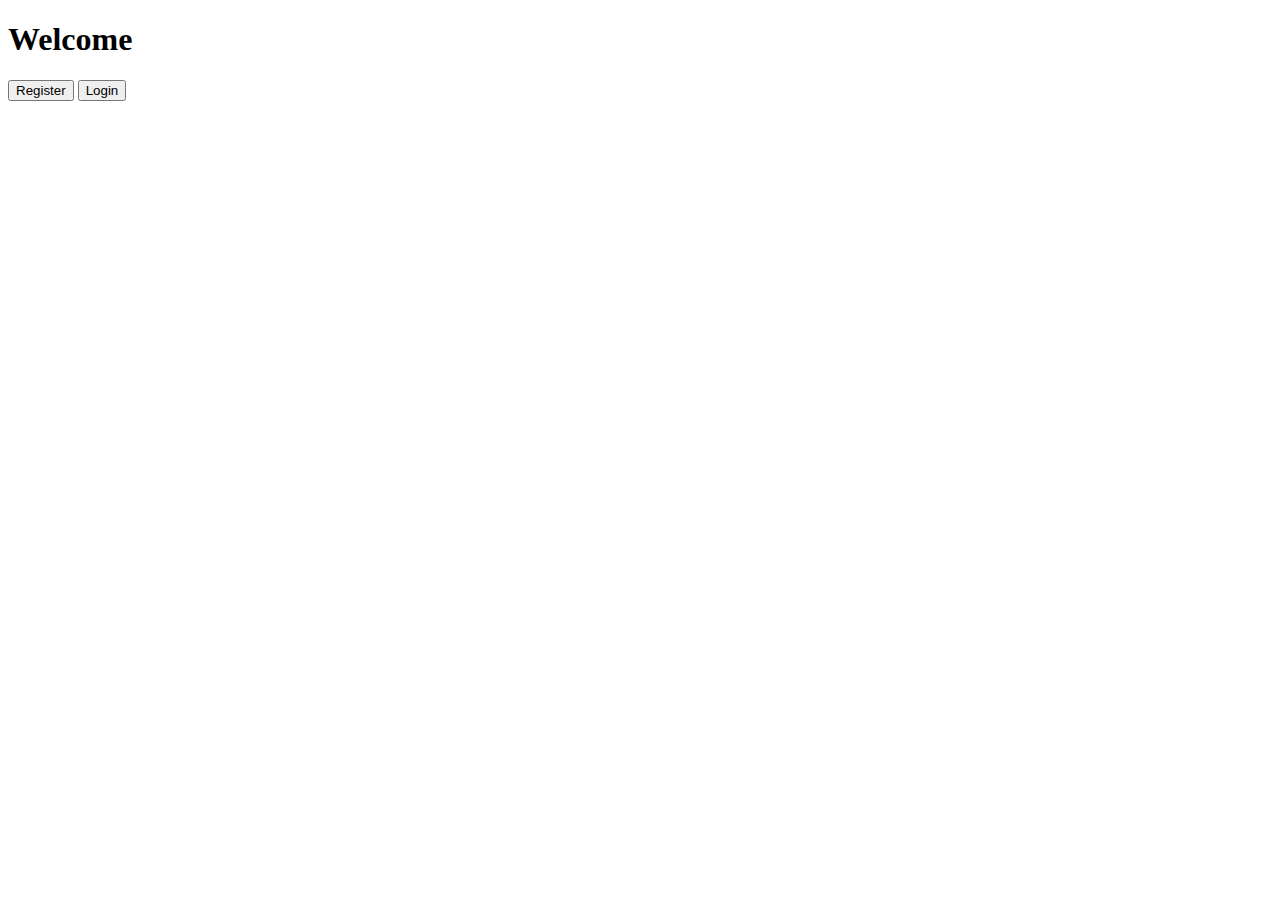
==== index.html @ 2bfec58e "index" ====
<!DOCTYPE html>
<html>
    <head>
        <meta charset="utf-8">
        
        <title>Home Page</title>

        <link rel="stylesheet" href="../Styles/main.css">
        <link rel="stylesheet" href="Styles/homePage.css" />

        <script src="Script/homePage.js" ></script>
    </head>
    <body>
        <h1>Welcome</h1>
        <section>
            <input type="button" value="Register" class="button" id="registerButton" />
            <input type="button" value="Login" class="button" id="loginButton" />
        </section>
    </body>
</html>
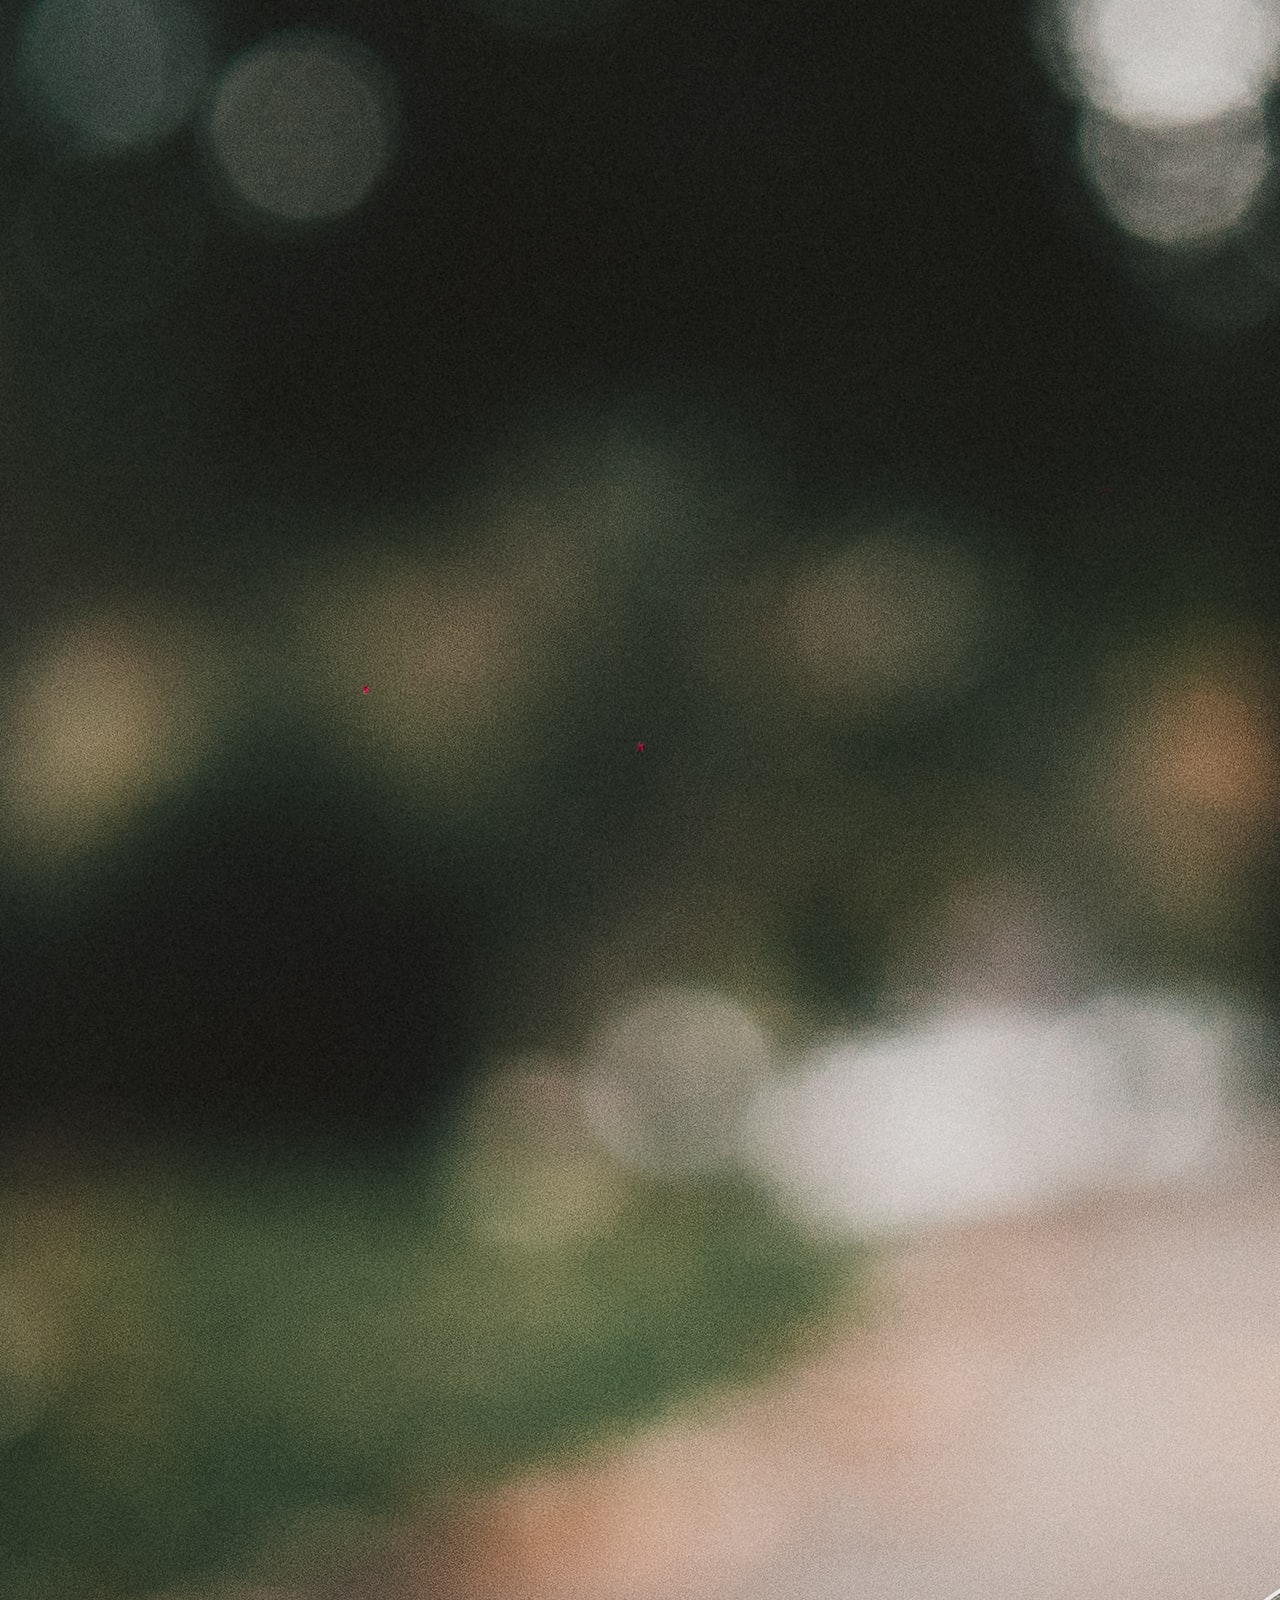
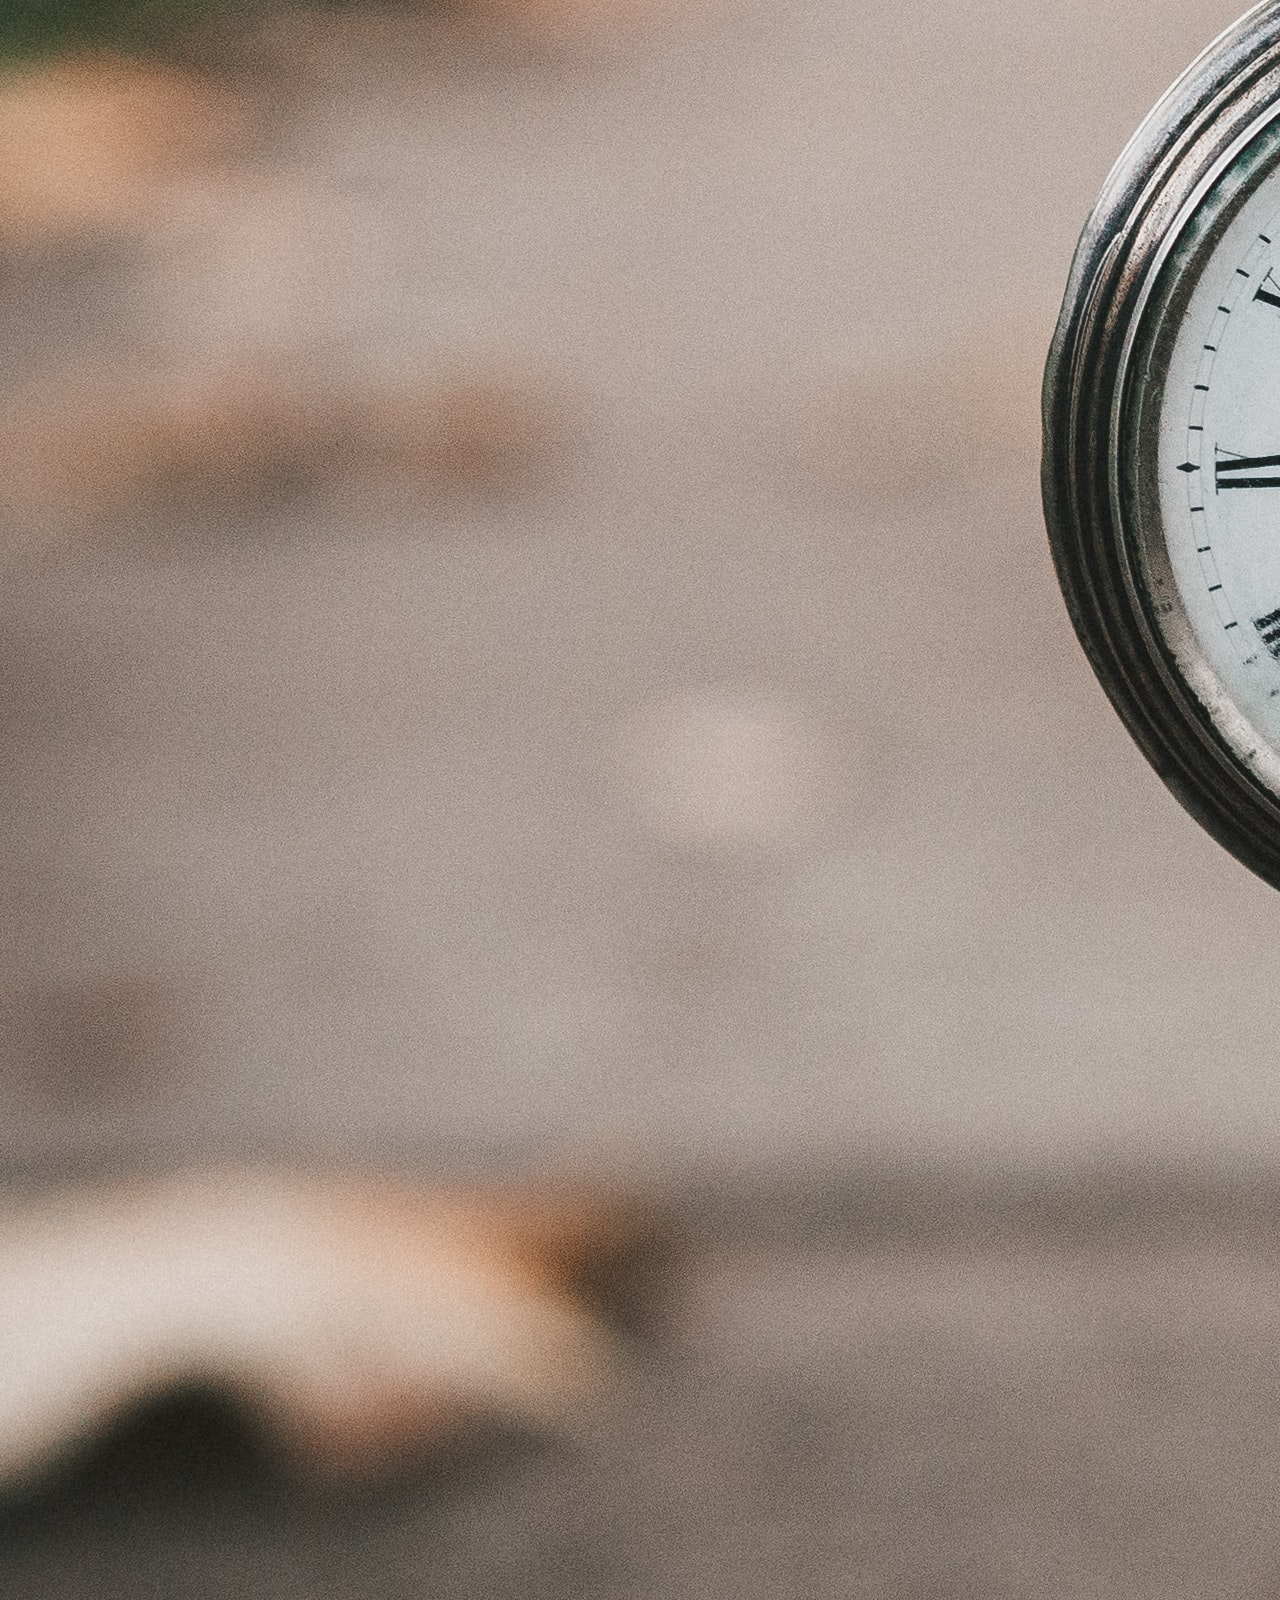
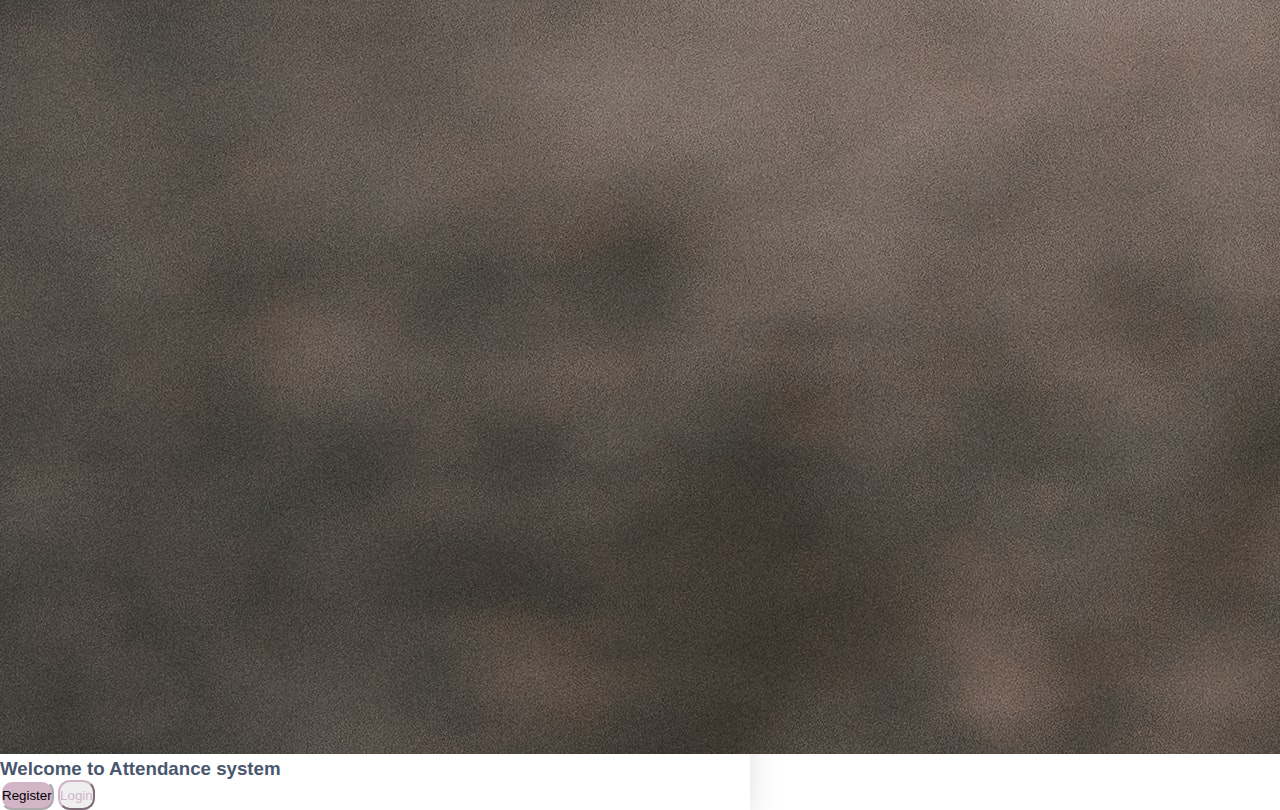
==== commit 07ff36f6: "homePage" ====
--- a/index.html
+++ b/index.html
@@ -2,8 +2,13 @@
 <html>
     <head>
         <meta charset="utf-8">
+        <meta name="viewport" content="width=device-width, initial-scale=1">
         
         <title>Home Page</title>
+
+        <link href="https://cdn.jsdelivr.net/npm/bootstrap@5.0.2/dist/css/bootstrap.min.css" rel="stylesheet" integrity="sha384-EVSTQN3/azprG1Anm3QDgpJLIm9Nao0Yz1ztcQTwFspd3yD65VohhpuuCOmLASjC" crossorigin="anonymous">
+        
+        <link rel="stylesheet" href="bootstrap.css">
 
         <link rel="stylesheet" href="../Styles/main.css">
         <link rel="stylesheet" href="Styles/homePage.css" />
@@ -11,10 +16,48 @@
         <script src="Script/homePage.js" ></script>
     </head>
     <body>
-        <h1>Welcome</h1>
-        <section>
-            <input type="button" value="Register" class="button" id="registerButton" />
-            <input type="button" value="Login" class="button" id="loginButton" />
-        </section>
+
+        <div class="row h-100 w-100 justify-content-center align-items-center g-0">
+          <div class="card mb-3" style="max-width: 750px;">
+            <div class="row g-0">
+              <div class="col-md-4 img">
+                <img src="Images/homePage.jpg" class="img-fluid rounded-start" alt="home page">
+              </div>
+              <div class="col-md-8">
+                <div class="card-body h-100 pt-5">
+                  <h3 class="card-title text-center h-25">Welcome to Attendance system</h3>
+                  <p class="h-75 row flex-md-column align-items-center justify-content-evenly w-100 m-auto">
+                    <input type="button" value="Register" class="btn btn-dark col-6 fs-5 fw-bold" id="registerButton" />
+                    <input type="button" value="Login" class="btn btn-outline-dark col-6 fs-5 fw-bold" id="loginButton" />
+                  </p>
+                </div>
+              </div>
+            </div>
+          </div>
+        </div>
+
+        <script src="https://cdn.jsdelivr.net/npm/bootstrap@5.1.3/dist/js/bootstrap.bundle.min.js" integrity="sha384-ka7Sk0Gln4gmtz2MlQnikT1wXgYsOg+OMhuP+IlRH9sENBO0LRn5q+8nbTov4+1p" crossorigin="anonymous"></script>
+
     </body>
-</html>+</html>
+
+<!-- 
+  <div class="row h-100 justify-content-center align-items-center g-0">
+          <div class="card border-primary mb-3 h-75 g-0" style="max-width: 700px;">
+            <div class="row g-0 h-md-100">
+              <div class="col-md-6">
+                <img src="Images/2.jpg" class="img-fluid rounded-start h-100" alt="home page">
+              </div>
+              <div class="col-md-6">
+                <div class="card-body h-100">
+                  <h5 class="card-title h-25 row flex-column justify-content-evenly align-items-center">Welcome to Attendance system</h5>
+                  <div class="h-50 row flex-column justify-content-evenly align-items-center">
+                    <input type="button" value="Register" class="btn btn-dark w-25 h-25 m-1" id="registerButton" />
+                    <input type="button" value="Login" class="btn btn-outline-dark w-25 w-md-50 h-25" id="loginButton" />
+                  </div>
+                </div>
+              </div>
+            </div>
+          </div>
+        </div>
+ -->--- a/Styles/main.css
+++ b/Styles/main.css
@@ -0,0 +1,39 @@
+*{
+    padding: 0;
+    margin: 0;
+    box-sizing: border-box;
+    font-family: sans-serif;
+}
+
+/* all colors in the website */
+:root{
+    --color1: #dddd88;
+    --color2: #0099cc;
+    --color4: #ff8000;
+    --white: whitesmoke;
+    --grey: rgb(99, 93, 93);
+    --lightgrey: #f3f3f3;
+    /* new ones */
+    --purple: #d3b5c8;
+    --darkPurple: #a87a97;
+    --darkBlue: #49576e;
+    --lightBlue: #accffb;
+    --lightGrey: #e3efff;
+}
+
+/* --------------- scroller --------------- */
+::-webkit-scrollbar {
+    width: 10px;
+}
+/* (background-color) */
+::-webkit-scrollbar-track {
+    background: #f1f1f1; 
+}
+/* its color */
+::-webkit-scrollbar-thumb {
+    background: #dddddd; 
+}
+/* hover color */
+::-webkit-scrollbar-thumb:hover {
+    background: #b1b1b1; 
+}
--- a/Styles/homePage.css
+++ b/Styles/homePage.css
@@ -0,0 +1,45 @@
+body{
+    height: 100vh;
+}
+.img{
+    background-position: center;
+    background-size: cover;
+}
+.btn{
+    min-height: 30px;
+    border-radius: 12px;
+    transition: all 0.6s;
+}
+.card{
+    border: none;
+    box-shadow: rgba(100, 100, 111, 0.2) 0px 7px 29px 0px;
+}
+#registerButton{
+    background-color: var(--purple);
+    border-color: white;
+}
+#registerButton:hover{
+    background-color: var(--darkPurple);
+}
+#loginButton{
+    color: var(--purple);
+    border-color: var(--purple);
+    border-width: 2px;
+}
+#loginButton:hover{
+    background-color: var(--purple);
+    border-color: white;
+    color: white;
+}
+h3{
+    color: var(--darkBlue);
+}
+
+@media  all and (max-width: 768px) {
+    .img{
+        display: none;
+    }
+    .btn {
+        margin: 1rem;
+    }
+}
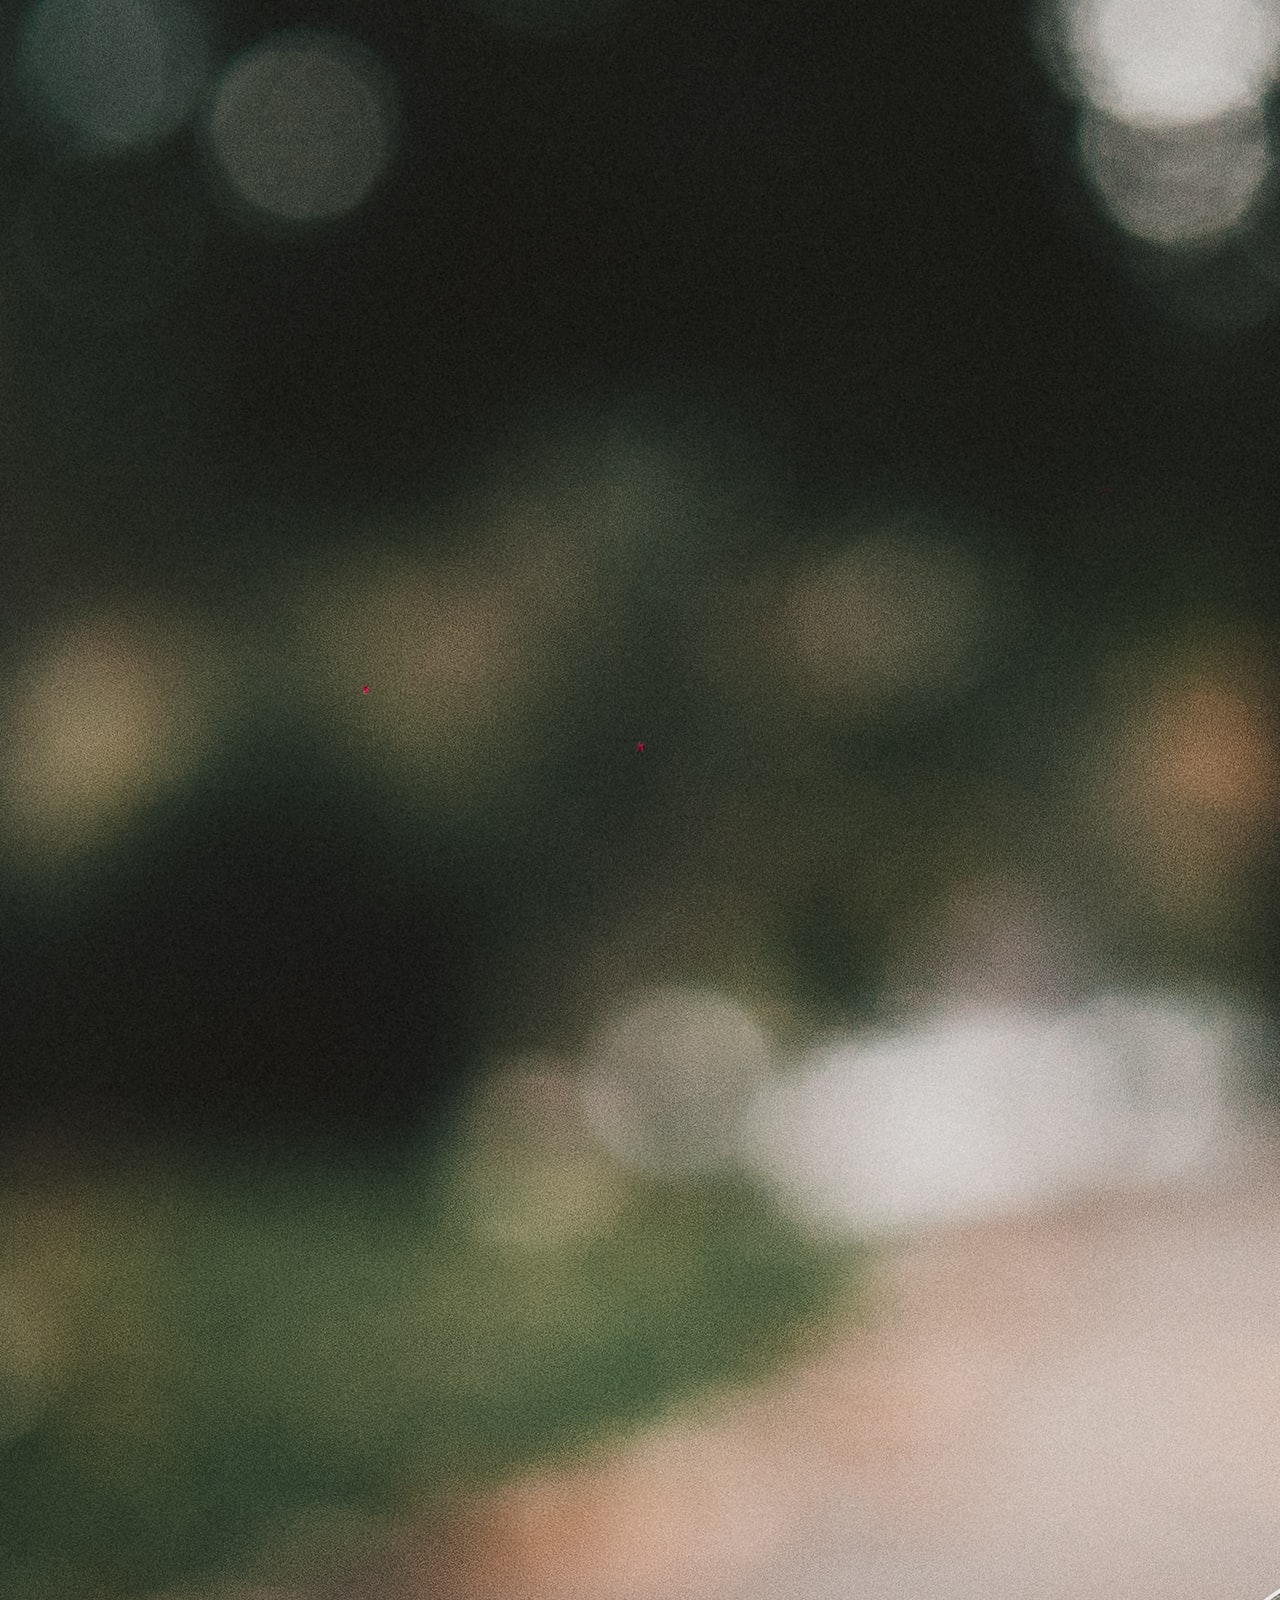
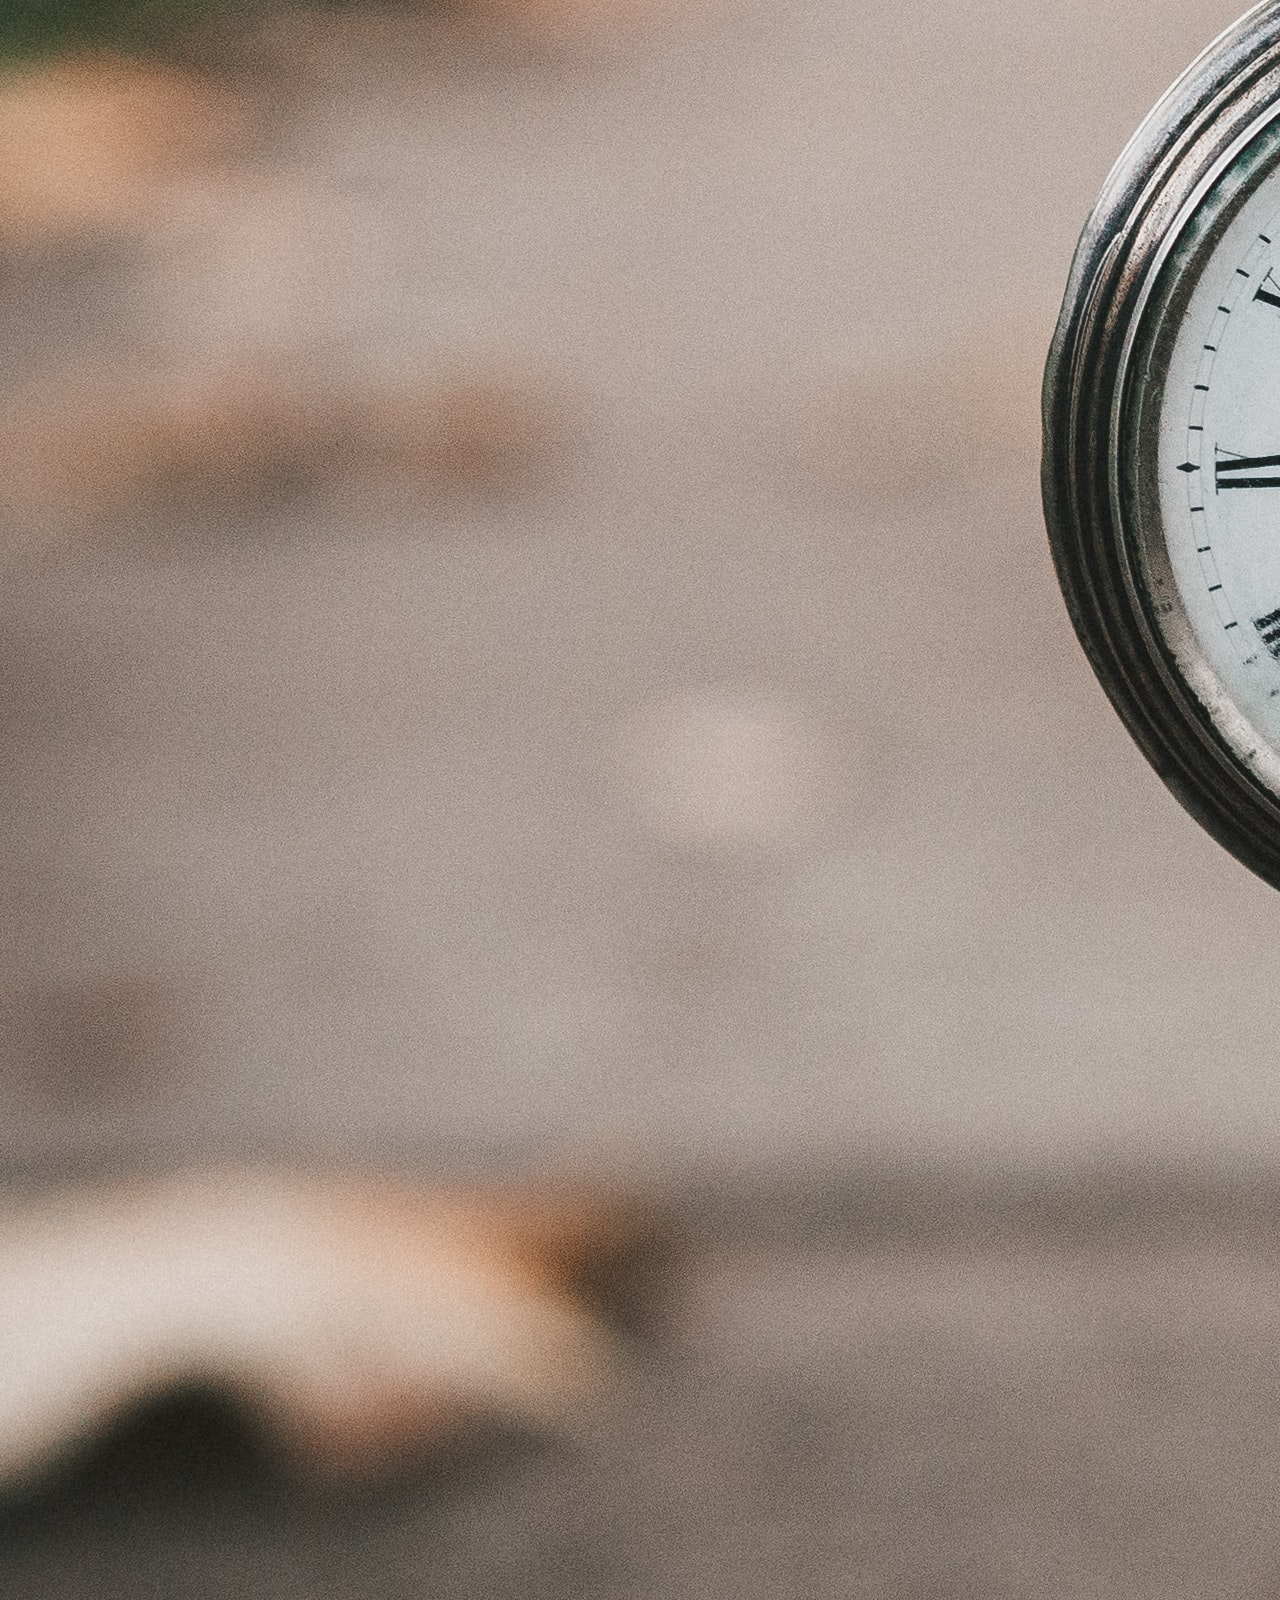
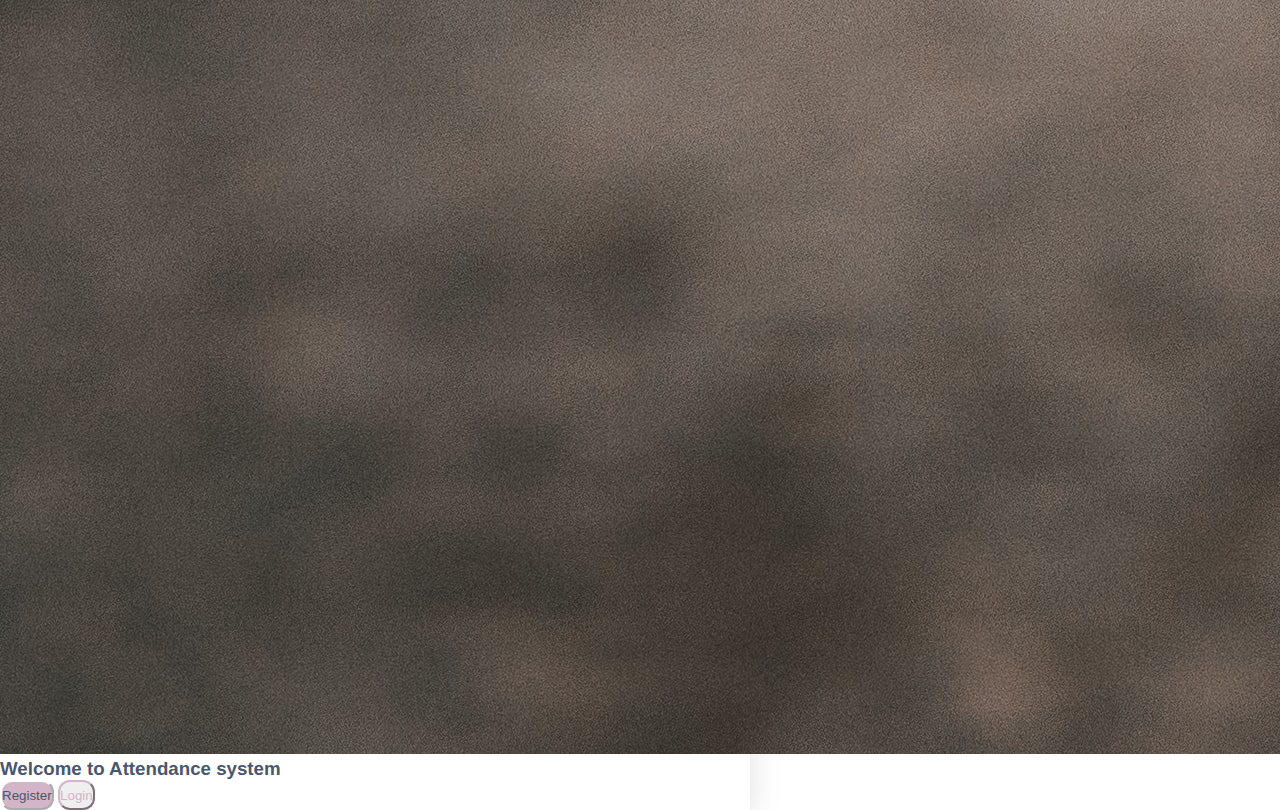
==== commit 8d1874ba: "logIn" ====
--- a/index.html
+++ b/index.html
@@ -8,7 +8,6 @@
 
         <link href="https://cdn.jsdelivr.net/npm/bootstrap@5.0.2/dist/css/bootstrap.min.css" rel="stylesheet" integrity="sha384-EVSTQN3/azprG1Anm3QDgpJLIm9Nao0Yz1ztcQTwFspd3yD65VohhpuuCOmLASjC" crossorigin="anonymous">
         
-        <link rel="stylesheet" href="bootstrap.css">
 
         <link rel="stylesheet" href="../Styles/main.css">
         <link rel="stylesheet" href="Styles/homePage.css" />
@@ -40,24 +39,3 @@
 
     </body>
 </html>
-
-<!-- 
-  <div class="row h-100 justify-content-center align-items-center g-0">
-          <div class="card border-primary mb-3 h-75 g-0" style="max-width: 700px;">
-            <div class="row g-0 h-md-100">
-              <div class="col-md-6">
-                <img src="Images/2.jpg" class="img-fluid rounded-start h-100" alt="home page">
-              </div>
-              <div class="col-md-6">
-                <div class="card-body h-100">
-                  <h5 class="card-title h-25 row flex-column justify-content-evenly align-items-center">Welcome to Attendance system</h5>
-                  <div class="h-50 row flex-column justify-content-evenly align-items-center">
-                    <input type="button" value="Register" class="btn btn-dark w-25 h-25 m-1" id="registerButton" />
-                    <input type="button" value="Login" class="btn btn-outline-dark w-25 w-md-50 h-25" id="loginButton" />
-                  </div>
-                </div>
-              </div>
-            </div>
-          </div>
-        </div>
- -->--- a/Styles/main.css
+++ b/Styles/main.css
@@ -3,22 +3,17 @@
     margin: 0;
     box-sizing: border-box;
     font-family: sans-serif;
+    color: var(--darkBlue);
 }
 
 /* all colors in the website */
 :root{
-    --color1: #dddd88;
-    --color2: #0099cc;
-    --color4: #ff8000;
-    --white: whitesmoke;
-    --grey: rgb(99, 93, 93);
-    --lightgrey: #f3f3f3;
     /* new ones */
     --purple: #d3b5c8;
     --darkPurple: #a87a97;
     --darkBlue: #49576e;
     --lightBlue: #accffb;
-    --lightGrey: #e3efff;
+    --lightBlue2: #e3efff;
 }
 
 /* --------------- scroller --------------- */
